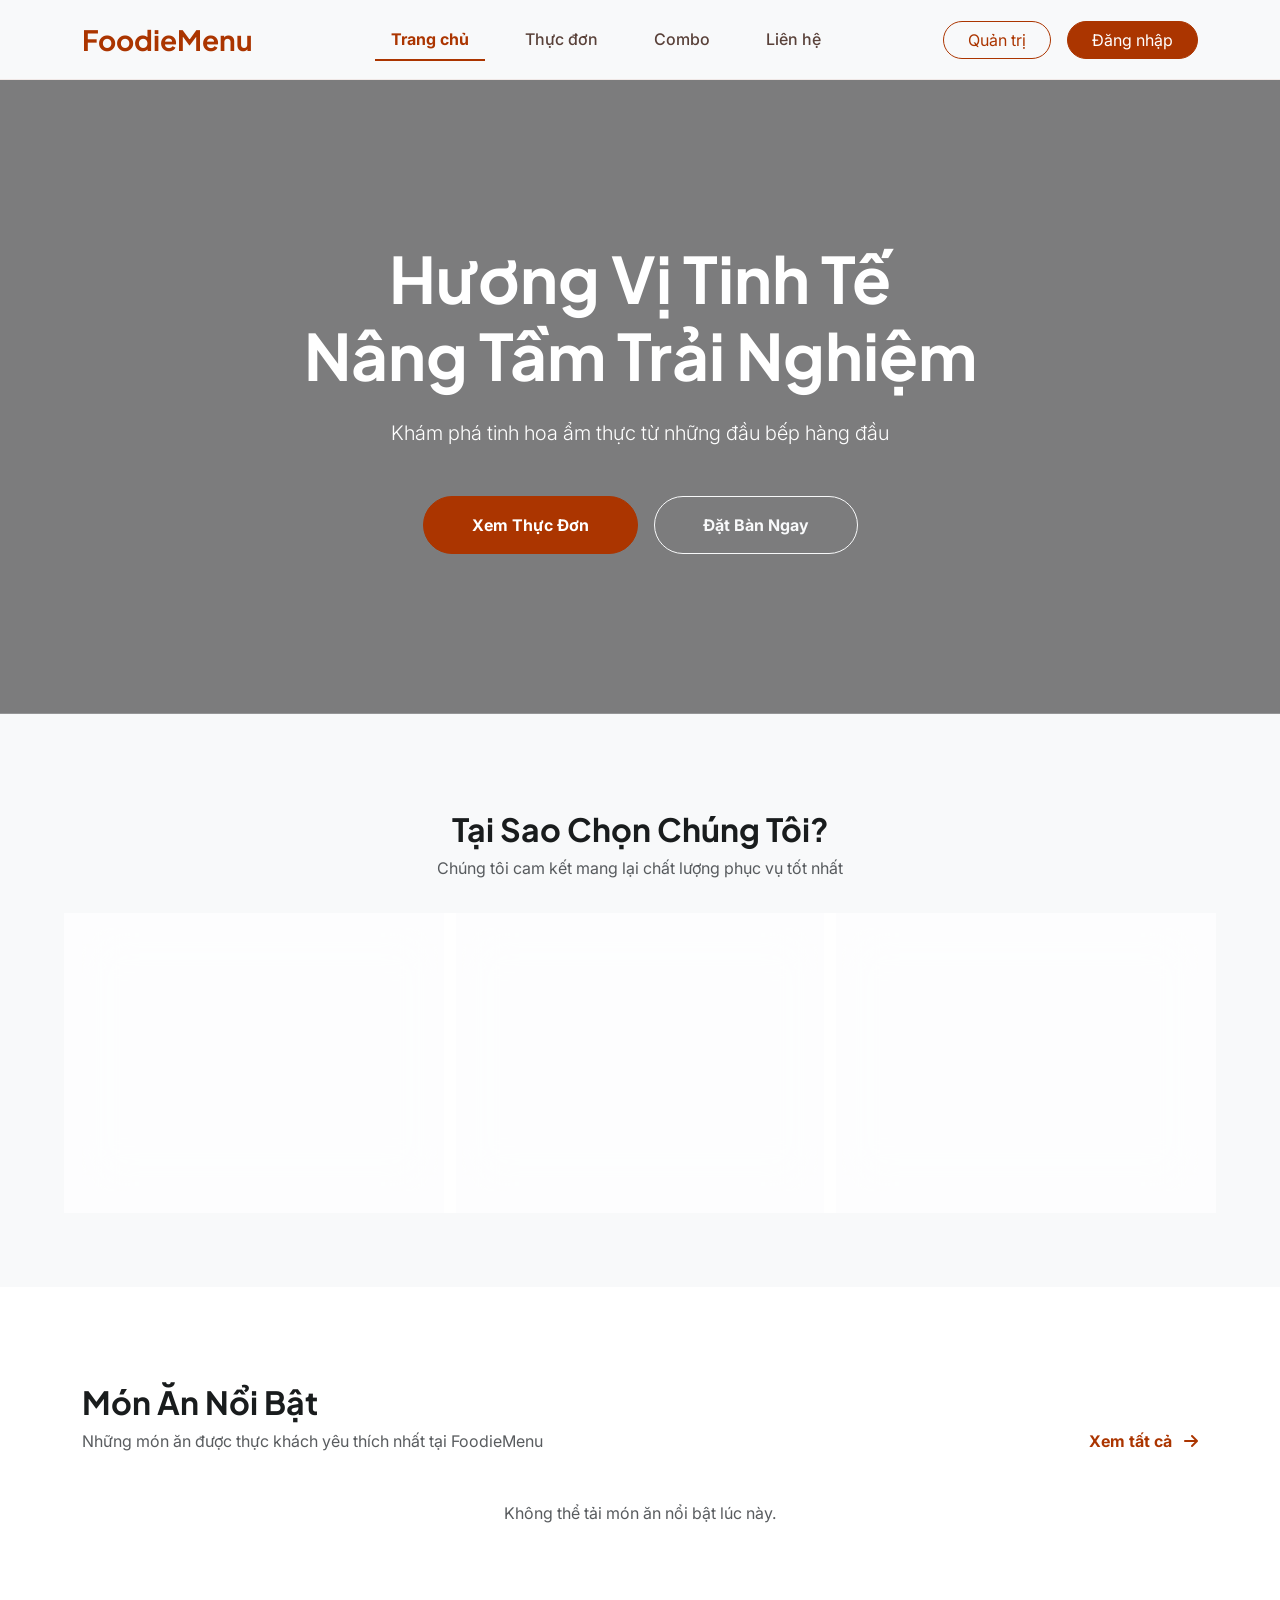
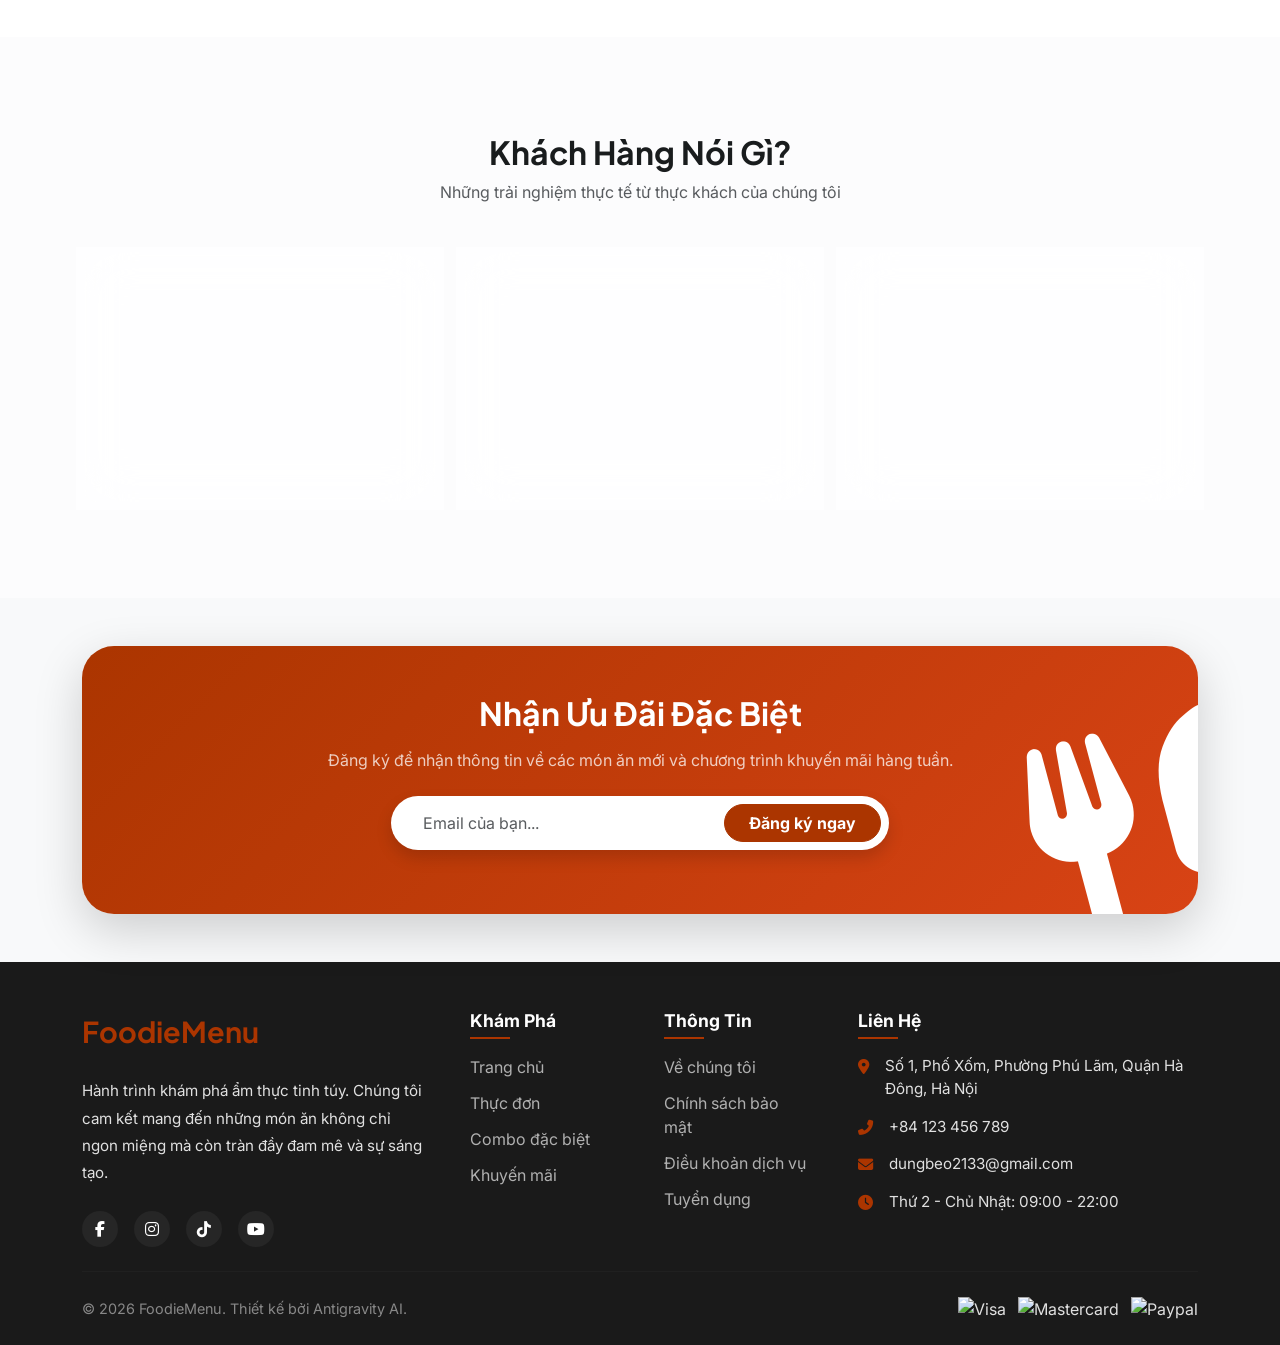
==== index.html @ 2df33f5c "Initial commit - FoodieMenu Redesign Complete" ====
<!DOCTYPE html>
<html lang="vi">
<head>
    <meta charset="UTF-8">
    <meta name="viewport" content="width=device-width, initial-scale=1.0">
    <title>Chào mừng đến với FoodieMenu</title>
    <!-- Bootstrap 5 CSS -->
    <link href="https://cdn.jsdelivr.net/npm/bootstrap@5.3.0/dist/css/bootstrap.min.css" rel="stylesheet">
    <!-- Font Awesome & Google Fonts -->
    <link rel="stylesheet" href="https://cdnjs.cloudflare.com/ajax/libs/font-awesome/6.4.0/css/all.min.css">
    <link href="https://fonts.googleapis.com/css2?family=Plus+Jakarta+Sans:wght@400;600;700&family=Inter:wght@400;500;600&display=swap" rel="stylesheet">
    <!-- Custom CSS -->
    <link rel="stylesheet" href="css/style.css">
    <link rel="stylesheet" href="css/home.css">
</head>
<body class="bg-background">

    <!-- Header will be injected by components.js -->

    <!-- Hero Section -->
    <header class="hero-home">
        <div class="container">
            <h1 class="fade-in-item">Hương Vị Tinh Tế <br> Nâng Tầm Trải Nghiệm</h1>
            <p class="lead mb-5 fade-in-item">Khám phá tinh hoa ẩm thực từ những đầu bếp hàng đầu</p>
            <div class="d-flex justify-content-center gap-3 fade-in-item">
                <a href="menu.html" class="btn btn-primary rounded-pill px-5 py-3 fw-bold">Xem Thực Đơn</a>
                <button class="btn btn-outline-light rounded-pill px-5 py-3 fw-bold">Đặt Bàn Ngay</button>
            </div>
        </div>
    </header>

    <!-- Features Section -->
    <section class="container py-5 my-5">
        <div class="text-center mb-5">
            <h2 class="fw-bold">Tại Sao Chọn Chúng Tôi?</h2>
            <p class="text-muted">Chúng tôi cam kết mang lại chất lượng phục vụ tốt nhất</p>
        </div>
        <div class="row g-4 text-center">
            <div class="col-md-4">
                <div class="glass-panel h-100">
                    <div class="feature-icon-box mx-auto">
                        <i class="fas fa-leaf"></i>
                    </div>
                    <h4 class="fw-bold">Nguyên Liệu Sạch</h4>
                    <p class="text-muted">100% nguyên liệu tươi sạch, được tuyển chọn kỹ lưỡng mỗi ngày từ các trang trại hữu cơ.</p>
                </div>
            </div>
            <div class="col-md-4">
                <div class="glass-panel h-100">
                    <div class="feature-icon-box mx-auto">
                        <i class="fas fa-utensils"></i>
                    </div>
                    <h4 class="fw-bold">Đầu Bếp Tài Hoa</h4>
                    <p class="text-muted">Đội ngũ đầu bếp giàu kinh nghiệm, đam mê sáng tạo những món ăn mang hương vị độc bản.</p>
                </div>
            </div>
            <div class="col-md-4">
                <div class="glass-panel h-100">
                    <div class="feature-icon-box mx-auto">
                        <i class="fas fa-heart"></i>
                    </div>
                    <h4 class="fw-bold">Phục Vụ Tận Tâm</h4>
                    <p class="text-muted">Không gian sang trọng cùng phong cách phục vụ chuyên nghiệp, mang lại cảm giác ấm cúng.</p>
                </div>
            </div>
        </div>
    </section>


    <!-- Featured Dishes Section -->
    <section class="bg-white py-5">
        <div class="container py-5">
            <div class="d-flex justify-content-between align-items-end mb-5">
                <div>
                    <h2 class="fw-bold">Món Ăn Nổi Bật</h2>
                    <p class="text-muted mb-0">Những món ăn được thực khách yêu thích nhất tại FoodieMenu</p>
                </div>
                <a href="menu.html" class="text-primary fw-bold text-decoration-none">Xem tất cả <i class="fas fa-arrow-right ms-2"></i></a>
            </div>
            <div id="featuredContainer" class="row g-4">
                <!-- Featured dishes will be loaded here via home.js -->
                <div class="text-center py-5">
                    <div class="spinner-border text-primary" role="status"></div>
                </div>
            </div>
        </div>
    </section>

    <!-- Testimonials Section -->
    <section class="py-5 bg-light-subtle">
        <div class="container py-5">
            <div class="text-center mb-5">
                <h2 class="fw-bold">Khách Hàng Nói Gì?</h2>
                <p class="text-muted">Những trải nghiệm thực tế từ thực khách của chúng tôi</p>
            </div>
            <div class="row g-4">
                <div class="col-md-4">
                    <div class="glass-panel p-4 h-100 border-0 shadow-sm">
                        <div class="d-flex text-warning mb-3">
                            <i class="fas fa-star"></i><i class="fas fa-star"></i><i class="fas fa-star"></i><i class="fas fa-star"></i><i class="fas fa-star"></i>
                        </div>
                        <p class="text-muted fst-italic">"Không gian ở đây thật sự rất ấm cúng. Món phở bò đặc biệt có nước dùng thanh ngọt, thịt bò mềm tan trong miệng. Chắc chắn tôi sẽ quay lại!"</p>
                        <div class="d-flex align-items-center mt-4">
                            <img src="https://i.pravatar.cc/150?u=a" alt="User" width="50" height="50" class="rounded-circle me-3">
                            <div>
                                <h6 class="fw-bold mb-0">Nguyễn Ngọc Hiệp</h6>
                                <small class="text-muted">Thực khách thân thiết</small>
                            </div>
                        </div>
                    </div>
                </div>
                <div class="col-md-4">
                    <div class="glass-panel p-4 h-100 border-0 shadow-sm">
                        <div class="d-flex text-warning mb-3">
                            <i class="fas fa-star"></i><i class="fas fa-star"></i><i class="fas fa-star"></i><i class="fas fa-star"></i><i class="fas fa-star"></i>
                        </div>
                        <p class="text-muted fst-italic">"Lần đầu tiên tôi được thưởng thức những món ăn sáng tạo như vậy. Cách trình bày cực kỳ bắt mắt và hương vị thì không thể chê vào đâu được."</p>
                        <div class="d-flex align-items-center mt-4">
                            <img src="https://scontent.fhan16-1.fna.fbcdn.net/v/t39.30808-1/615218196_911451418208425_6020238474956324960_n.jpg?stp=dst-jpg_s200x200_tt6&_nc_cat=104&ccb=1-7&_nc_sid=e99d92&_nc_ohc=2mRLfs3g5eMQ7kNvwE8KB3_&_nc_oc=Ado1utFkLlFbmCzzTzAN7CVgPojEzoiMqB7fiAaraHmikoZ8JMNMd0n5quoMHwfpzDQ&_nc_zt=24&_nc_ht=scontent.fhan16-1.fna&_nc_gid=wLIsRqBVHMHVo5-0ZzLa3g&_nc_ss=7b2a8&oh=00_Af51Hh4BWwi61NMSQ8F-p2HxpBTFt-zBIwVrIstrtR2Oxg&oe=6A03C11E" alt="User" width="50" height="50" class="rounded-circle me-3">
                            <div>
                                <h6 class="fw-bold mb-0">Nguyễn Minh Sơn</h6>
                                <small class="text-muted">Food Blogger</small>
                            </div>
                        </div>
                    </div>
                </div>
                <div class="col-md-4">
                    <div class="glass-panel p-4 h-100 border-0 shadow-sm">
                        <div class="d-flex text-warning mb-3">
                            <i class="fas fa-star"></i><i class="fas fa-star"></i><i class="fas fa-star"></i><i class="fas fa-star"></i><i class="fas fa-star-half-alt"></i>
                        </div>
                        <p class="text-muted fst-italic">"Phục vụ rất chuyên nghiệp và tận tâm. Tôi đã đặt bàn cho gia đình vào cuối tuần và mọi người đều rất hài lòng với không khí tại đây."</p>
                        <div class="d-flex align-items-center mt-4">
                            <img src="https://scontent.fhan16-1.fna.fbcdn.net/v/t39.30808-1/616852921_1582460940214325_6456433639242493546_n.jpg?stp=dst-jpg_s100x100_tt6&_nc_cat=110&ccb=1-7&_nc_sid=e99d92&_nc_ohc=S1GXQs91uxIQ7kNvwH6xLgF&_nc_oc=AdrhPNmzpWZcoDgGjEgTYzii7DxpZr1SBBDTYGkuPbf--9f4r397RVSD0F8E8wSz2Bg&_nc_zt=24&_nc_ht=scontent.fhan16-1.fna&_nc_gid=EDSth4w-vtzSpC26o3DXoQ&_nc_ss=7b2a8&oh=00_Af4OEp7K8UT8ON2KsnyykwfyRqdnqNXMUvyCBb1W3Nm0xA&oe=6A03D8B1" alt="User" width="50" height="50" class="rounded-circle me-3">
                            <div>
                                <h6 class="fw-bold mb-0">Nguyễn Vũ Yến Nhi</h6>
                                <small class="text-muted">Thực khách</small>
                            </div>
                        </div>
                    </div>
                </div>
            </div>
        </div>
    </section>

    <!-- Newsletter Section -->
    <section class="py-5">
        <div class="container">
            <div class="newsletter-box rounded-5 p-5 text-center text-white shadow-lg overflow-hidden position-relative" style="background: linear-gradient(135deg, #ab3500 0%, #d84315 100%);">
                <div class="position-relative z-1">
                    <h2 class="fw-bold mb-3">Nhận Ưu Đãi Đặc Biệt</h2>
                    <p class="mb-4 opacity-75">Đăng ký để nhận thông tin về các món ăn mới và chương trình khuyến mãi hàng tuần.</p>
                    <div class="row justify-content-center">
                        <div class="col-md-8 col-lg-6">
                            <div class="input-group mb-3 bg-white p-2 rounded-pill shadow">
                                <input type="email" class="form-control border-0 px-4" placeholder="Email của bạn..." aria-label="Email">
                                <button class="btn btn-primary rounded-pill px-4 fw-bold" type="button">Đăng ký ngay</button>
                            </div>
                        </div>
                    </div>
                </div>
                <i class="fas fa-utensils position-absolute opacity-10" style="font-size: 15rem; bottom: -50px; right: -50px; transform: rotate(-15deg);"></i>
            </div>
        </div>
    </section>

    <!-- Footer will be injected by components.js -->

    <!-- Scripts -->
    <script src="https://code.jquery.com/jquery-3.7.0.min.js"></script>
    <script src="https://cdn.jsdelivr.net/npm/bootstrap@5.3.0/dist/js/bootstrap.bundle.min.js"></script>
    <script src="js/api.js"></script>
    <script src="js/utils.js"></script>
    <script src="js/components.js"></script>
    <script src="js/home.js"></script>
</body>
</html>
---- css/style.css ----
@import url('https://fonts.googleapis.com/css2?family=Plus+Jakarta+Sans:wght@400;600;700&family=Inter:wght@400;500;600&display=swap');

:root {
    --primary-color: #ab3500;
    --primary-hover: #832600;
    --background: #f8f9fa;
    --surface: #ffffff;
    --on-surface: #191c1d;
    --on-surface-variant: #594139;
    --outline-variant: rgba(225, 191, 181, 0.3);
    --transition: all 0.3s cubic-bezier(0.4, 0, 0.2, 1);
}

.text-primary {
    color: var(--primary-color) !important;
}

.bg-primary {
    background-color: var(--primary-color) !important;
}

body {
    font-family: 'Inter', sans-serif;
    background-color: var(--background);
    color: var(--on-surface);
    min-h: 100vh;
    display: flex;
    flex-direction: column;
}

h1, h2, h3, h4, .navbar-brand {
    font-family: 'Plus Jakarta Sans', sans-serif;
}

/* Global Navbar & Footer */
.glass-navbar {
    background: rgba(248, 249, 250, 0.8);
    backdrop-filter: blur(24px);
    -webkit-backdrop-filter: blur(24px);
    border-bottom: 1px solid var(--outline-variant);
    height: 80px;
}

.nav-link {
    color: var(--on-surface-variant) !important;
    font-weight: 500;
    transition: var(--transition);
    padding: 0.5rem 1rem !important;
}

.nav-link:hover, .nav-link.active {
    color: var(--primary-color) !important;
}

.nav-link.active {
    font-weight: 700;
    border-bottom: 2px solid var(--primary-color);
}

/* Common Buttons */
.btn-primary {
    background-color: var(--primary-color);
    border-color: var(--primary-color);
    transition: var(--transition);
}

.btn-primary:hover {
    background-color: var(--primary-hover);
    border-color: var(--primary-hover);
    transform: scale(0.98);
}

.btn-outline-primary {
    color: var(--primary-color);
    border-color: var(--primary-color);
}

.btn-outline-primary:hover {
    background-color: var(--primary-color);
    border-color: var(--primary-color);
}

/* Glass Panels (Reusable) */
.glass-panel {
    background: rgba(255, 255, 255, 0.7);
    backdrop-filter: blur(24px);
    -webkit-backdrop-filter: blur(24px);
    border: 1px solid var(--outline-variant);
    border-radius: 1rem;
    padding: 1.5rem;
    box-shadow: 0 4px 12px rgba(0,0,0,0.03);
}

/* Footer Styling */
.hover-primary:hover {
    color: var(--primary-color) !important;
}

/* Loading Overlay */
#loadingOverlay {
    position: fixed;
    top: 0;
    left: 0;
    width: 100%;
    height: 100%;
    background: rgba(255,255,255,0.8);
    display: flex;
    justify-content: center;
    align-items: center;
    z-index: 9999;
    display: none;
}

/* Premium Footer */
.footer-premium {
    background-color: #1a1a1a;
    color: #e0e0e0;
}

.footer-logo {
    font-family: 'Plus Jakarta Sans', sans-serif;
    font-size: 1.8rem;
    font-weight: 700;
    color: var(--primary-color);
}

.footer-heading {
    font-size: 1.1rem;
    font-weight: 700;
    color: #ffffff;
    position: relative;
}

.footer-heading::after {
    content: '';
    position: absolute;
    left: 0;
    bottom: -8px;
    width: 40px;
    height: 2px;
    background-color: var(--primary-color);
}

.footer-text {
    line-height: 1.8;
    font-size: 0.95rem;
}

.footer-links li {
    margin-bottom: 12px;
}

.footer-links a {
    color: #b0b0b0;
    text-decoration: none;
    transition: var(--transition);
}

.footer-links a:hover {
    color: var(--primary-color);
    padding-left: 5px;
}

.footer-contact li {
    margin-bottom: 15px;
    display: flex;
    align-items: flex-start;
    font-size: 0.95rem;
}

.footer-contact i {
    color: var(--primary-color);
    margin-top: 4px;
}

.footer-social a {
    display: flex;
    align-items: center;
    justify-content: center;
    width: 36px;
    height: 36px;
    background: rgba(255,255,255,0.05);
    border-radius: 50%;
    color: #fff;
    text-decoration: none;
    transition: var(--transition);
}

.footer-social a:hover {
    background: var(--primary-color);
    transform: translateY(-3px);
}

.footer-divider {
    border-color: rgba(255,255,255,0.1);
}

.footer-copyright {
    font-size: 0.9rem;
    color: #888;
}

/* Utilities */
.line-clamp-2 {
    display: -webkit-box;
    -webkit-line-clamp: 2;
    -webkit-box-orient: vertical;
    overflow: hidden;
}
---- css/home.css ----
/* Hero Section */
.hero-home {
    background: linear-gradient(rgba(0,0,0,0.5), rgba(0,0,0,0.5)), url('https://images.unsplash.com/photo-1504674900247-0877df9cc836?ixlib=rb-1.2.1&auto=format&fit=crop&w=1350&q=80');
    background-size: cover;
    background-position: center;
    padding: 160px 0;
    color: white;
    text-align: center;
}

.hero-home h1 {
    font-size: 4rem;
    font-weight: 700;
    margin-bottom: 1.5rem;
}

/* Featured Section */
.featured-card {
    border: none;
    border-radius: 1.5rem;
    overflow: hidden;
    transition: var(--transition);
}

.featured-card:hover {
    transform: translateY(-10px);
}

/* Feature Icons */
.feature-icon-box {
    width: 64px;
    height: 64px;
    background: rgba(171, 53, 0, 0.1);
    color: var(--primary-color);
    display: flex;
    align-items: center;
    justify-content: center;
    border-radius: 1rem;
    margin-bottom: 1.5rem;
    font-size: 1.5rem;
}
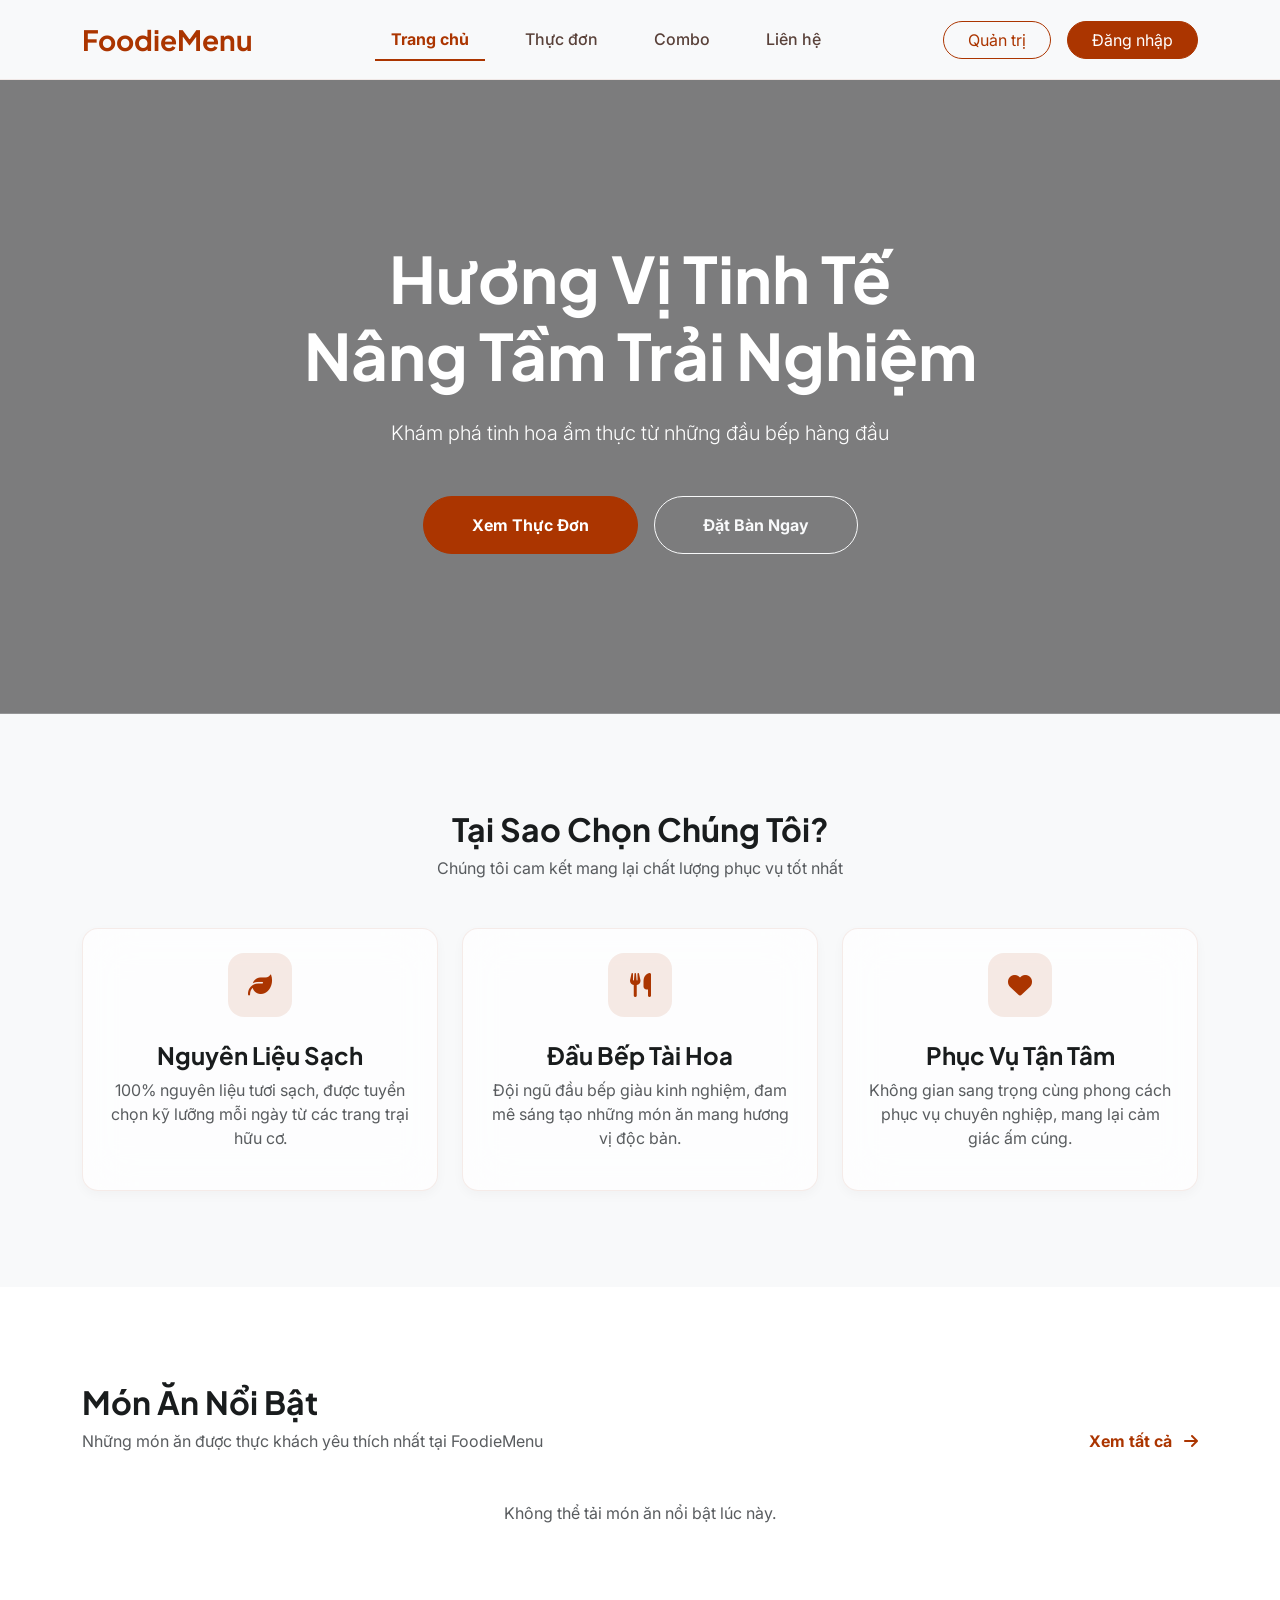
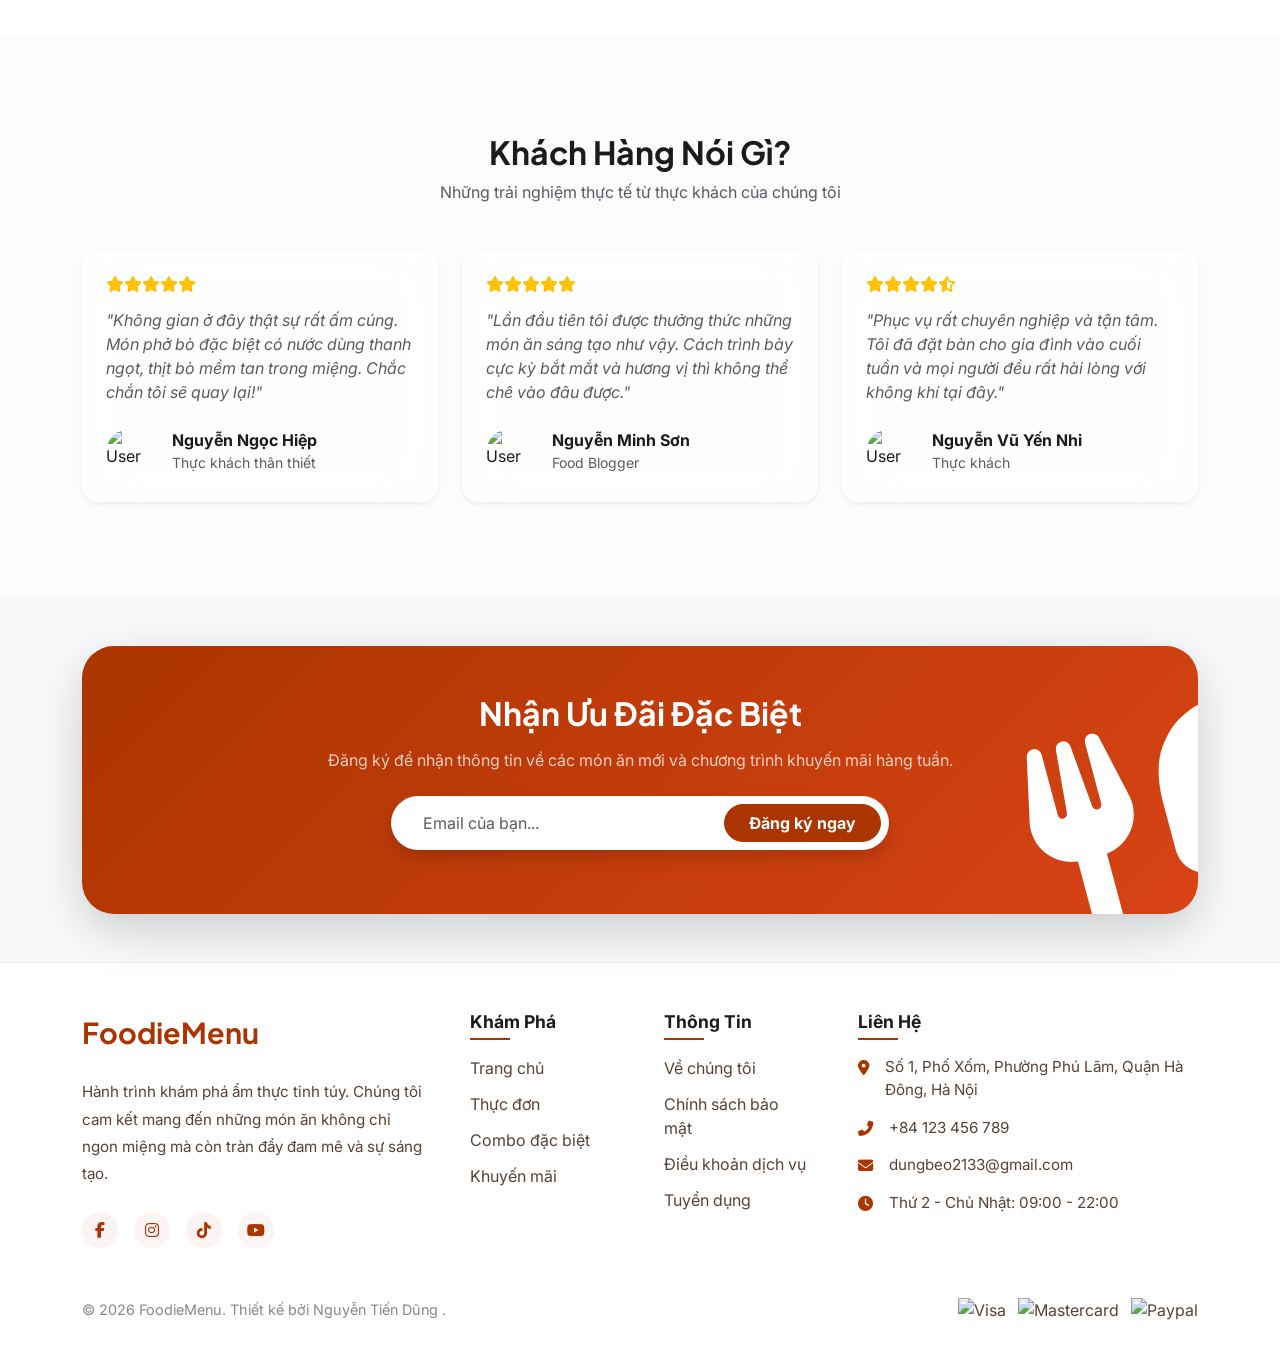
==== commit 4c3959ab: "fix(ui): fix layout issue on menupage" ====
--- a/index.html
+++ b/index.html
@@ -9,15 +9,15 @@
     <!-- Font Awesome & Google Fonts -->
     <link rel="stylesheet" href="https://cdnjs.cloudflare.com/ajax/libs/font-awesome/6.4.0/css/all.min.css">
     <link href="https://fonts.googleapis.com/css2?family=Plus+Jakarta+Sans:wght@400;600;700&family=Inter:wght@400;500;600&display=swap" rel="stylesheet">
-    <!-- Custom CSS -->
+    <!-- CSS Tùy chỉnh -->
     <link rel="stylesheet" href="css/style.css">
     <link rel="stylesheet" href="css/home.css">
 </head>
 <body class="bg-background">
 
-    <!-- Header will be injected by components.js -->
+    <!-- Header sẽ được chèn bởi components.js -->
 
-    <!-- Hero Section -->
+    <!-- Phần Hero (Giới thiệu đầu trang) -->
     <header class="hero-home">
         <div class="container">
             <h1 class="fade-in-item">Hương Vị Tinh Tế <br> Nâng Tầm Trải Nghiệm</h1>
@@ -29,7 +29,7 @@
         </div>
     </header>
 
-    <!-- Features Section -->
+    <!-- Phần Tính năng/Đặc điểm -->
     <section class="container py-5 my-5">
         <div class="text-center mb-5">
             <h2 class="fw-bold">Tại Sao Chọn Chúng Tôi?</h2>
@@ -67,7 +67,7 @@
     </section>
 
 
-    <!-- Featured Dishes Section -->
+    <!-- Phần Món ăn Nổi bật -->
     <section class="bg-white py-5">
         <div class="container py-5">
             <div class="d-flex justify-content-between align-items-end mb-5">
@@ -78,7 +78,7 @@
                 <a href="menu.html" class="text-primary fw-bold text-decoration-none">Xem tất cả <i class="fas fa-arrow-right ms-2"></i></a>
             </div>
             <div id="featuredContainer" class="row g-4">
-                <!-- Featured dishes will be loaded here via home.js -->
+                <!-- Các món ăn nổi bật sẽ được tải ở đây thông qua home.js -->
                 <div class="text-center py-5">
                     <div class="spinner-border text-primary" role="status"></div>
                 </div>
@@ -86,7 +86,7 @@
         </div>
     </section>
 
-    <!-- Testimonials Section -->
+    <!-- Phần Đánh giá từ Khách hàng -->
     <section class="py-5 bg-light-subtle">
         <div class="container py-5">
             <div class="text-center mb-5">
@@ -143,7 +143,7 @@
         </div>
     </section>
 
-    <!-- Newsletter Section -->
+    <!-- Phần Đăng ký Bản tin -->
     <section class="py-5">
         <div class="container">
             <div class="newsletter-box rounded-5 p-5 text-center text-white shadow-lg overflow-hidden position-relative" style="background: linear-gradient(135deg, #ab3500 0%, #d84315 100%);">
@@ -164,9 +164,9 @@
         </div>
     </section>
 
-    <!-- Footer will be injected by components.js -->
+    <!-- Footer sẽ được chèn bởi components.js -->
 
-    <!-- Scripts -->
+    <!-- Các tệp mã lệnh (Scripts) -->
     <script src="https://code.jquery.com/jquery-3.7.0.min.js"></script>
     <script src="https://cdn.jsdelivr.net/npm/bootstrap@5.3.0/dist/js/bootstrap.bundle.min.js"></script>
     <script src="js/api.js"></script>
--- a/css/style.css
+++ b/css/style.css
@@ -32,7 +32,7 @@
     font-family: 'Plus Jakarta Sans', sans-serif;
 }
 
-/* Global Navbar & Footer */
+/* Thanh điều hướng và Chân trang chung */
 .glass-navbar {
     background: rgba(248, 249, 250, 0.8);
     backdrop-filter: blur(24px);
@@ -57,7 +57,7 @@
     border-bottom: 2px solid var(--primary-color);
 }
 
-/* Common Buttons */
+/* Các loại Nút phổ biến */
 .btn-primary {
     background-color: var(--primary-color);
     border-color: var(--primary-color);
@@ -80,7 +80,7 @@
     border-color: var(--primary-color);
 }
 
-/* Glass Panels (Reusable) */
+/* Các tấm kính (Có thể tái sử dụng) */
 .glass-panel {
     background: rgba(255, 255, 255, 0.7);
     backdrop-filter: blur(24px);
@@ -91,12 +91,12 @@
     box-shadow: 0 4px 12px rgba(0,0,0,0.03);
 }
 
-/* Footer Styling */
+/* Định dạng Chân trang */
 .hover-primary:hover {
     color: var(--primary-color) !important;
 }
 
-/* Loading Overlay */
+/* Lớp phủ đang tải */
 #loadingOverlay {
     position: fixed;
     top: 0;
@@ -111,10 +111,11 @@
     display: none;
 }
 
-/* Premium Footer */
+/* Chân trang Cao cấp */
 .footer-premium {
-    background-color: #1a1a1a;
-    color: #e0e0e0;
+    background-color: #ffffff;
+    color: var(--on-surface-variant);
+    border-top: 1px solid var(--outline-variant);
 }
 
 .footer-logo {
@@ -127,7 +128,7 @@
 .footer-heading {
     font-size: 1.1rem;
     font-weight: 700;
-    color: #ffffff;
+    color: var(--on-surface);
     position: relative;
 }
 
@@ -151,7 +152,7 @@
 }
 
 .footer-links a {
-    color: #b0b0b0;
+    color: var(--on-surface-variant);
     text-decoration: none;
     transition: var(--transition);
 }
@@ -179,20 +180,21 @@
     justify-content: center;
     width: 36px;
     height: 36px;
-    background: rgba(255,255,255,0.05);
+    background: rgba(171, 53, 0, 0.05);
     border-radius: 50%;
-    color: #fff;
+    color: var(--primary-color);
     text-decoration: none;
     transition: var(--transition);
 }
 
 .footer-social a:hover {
     background: var(--primary-color);
+    color: #ffffff;
     transform: translateY(-3px);
 }
 
 .footer-divider {
-    border-color: rgba(255,255,255,0.1);
+    border-color: var(--outline-variant);
 }
 
 .footer-copyright {
@@ -200,10 +202,57 @@
     color: #888;
 }
 
-/* Utilities */
+/* Các tiện ích (Utilities) */
 .line-clamp-2 {
     display: -webkit-box;
     -webkit-line-clamp: 2;
     -webkit-box-orient: vertical;
     overflow: hidden;
 }
+
+/* Định dạng Thanh Tìm kiếm */
+.card {
+    cursor: pointer;
+}
+
+.search-container {
+    position: relative;
+    display: flex;
+    align-items: center;
+}
+
+.search-icon {
+    position: absolute;
+    left: 1.25rem;
+    top: 50%;
+    transform: translateY(-50%);
+    color: var(--on-surface-variant);
+    opacity: 0.6;
+    pointer-events: none;
+    z-index: 10;
+    transition: var(--transition);
+}
+
+.search-input {
+    padding-left: 3rem !important;
+    border-radius: 9999px !important;
+    border: 1px solid var(--outline-variant) !important;
+    height: 50px;
+    width: 100%;
+    font-size: 0.95rem;
+    transition: var(--transition);
+    background-color: var(--surface) !important;
+}
+
+.search-input:focus {
+    border-color: var(--primary-color) !important;
+    box-shadow: 0 8px 24px rgba(171, 53, 0, 0.08) !important;
+    padding-left: 3.25rem !important;
+}
+
+.search-container:focus-within .search-icon {
+    color: var(--primary-color);
+    opacity: 1;
+    left: 1.35rem;
+    transform: translateY(-50%) scale(1.1);
+}
--- a/css/home.css
+++ b/css/home.css
@@ -1,4 +1,4 @@
-/* Hero Section */
+/* Phần Hero (Giới thiệu đầu trang) */
 .hero-home {
     background: linear-gradient(rgba(0,0,0,0.5), rgba(0,0,0,0.5)), url('https://images.unsplash.com/photo-1504674900247-0877df9cc836?ixlib=rb-1.2.1&auto=format&fit=crop&w=1350&q=80');
     background-size: cover;
@@ -14,7 +14,7 @@
     margin-bottom: 1.5rem;
 }
 
-/* Featured Section */
+/* Phần Món ăn Nổi bật */
 .featured-card {
     border: none;
     border-radius: 1.5rem;
@@ -26,7 +26,7 @@
     transform: translateY(-10px);
 }
 
-/* Feature Icons */
+/* Các biểu tượng tính năng */
 .feature-icon-box {
     width: 64px;
     height: 64px;
